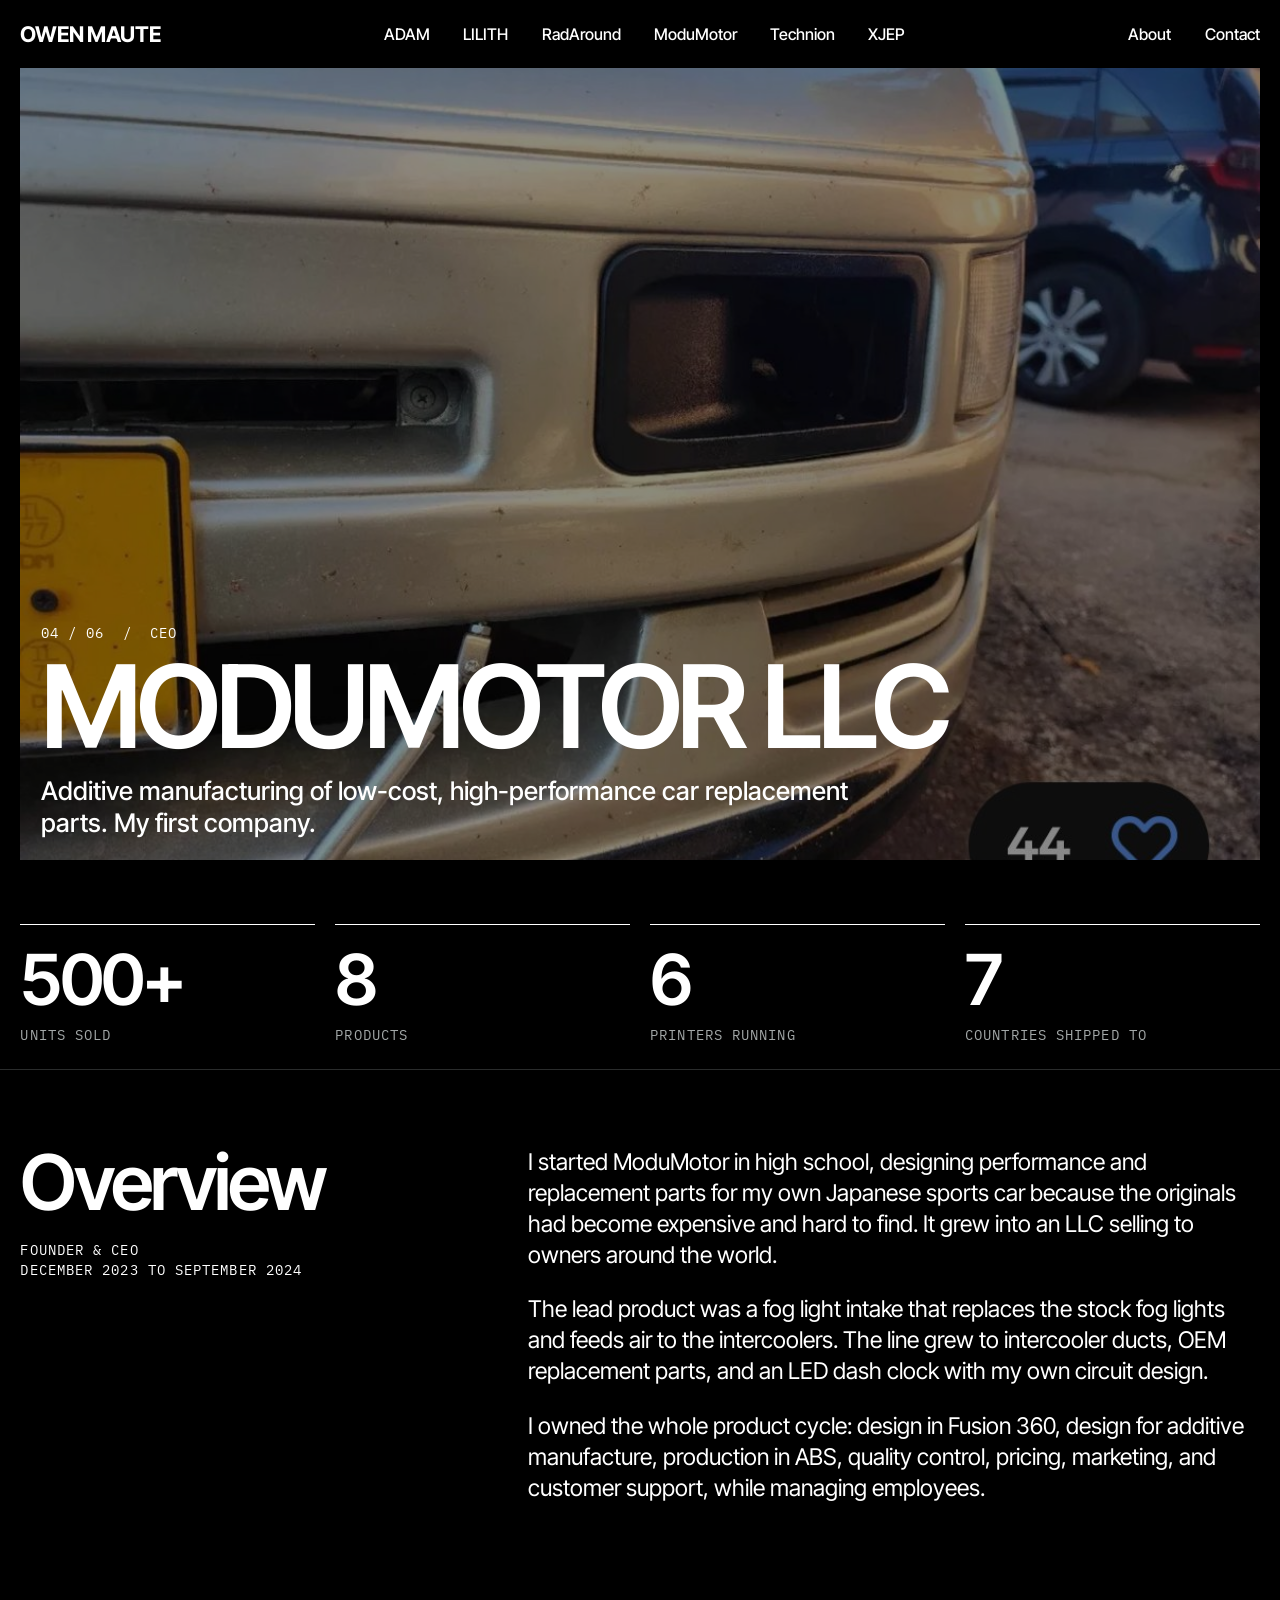
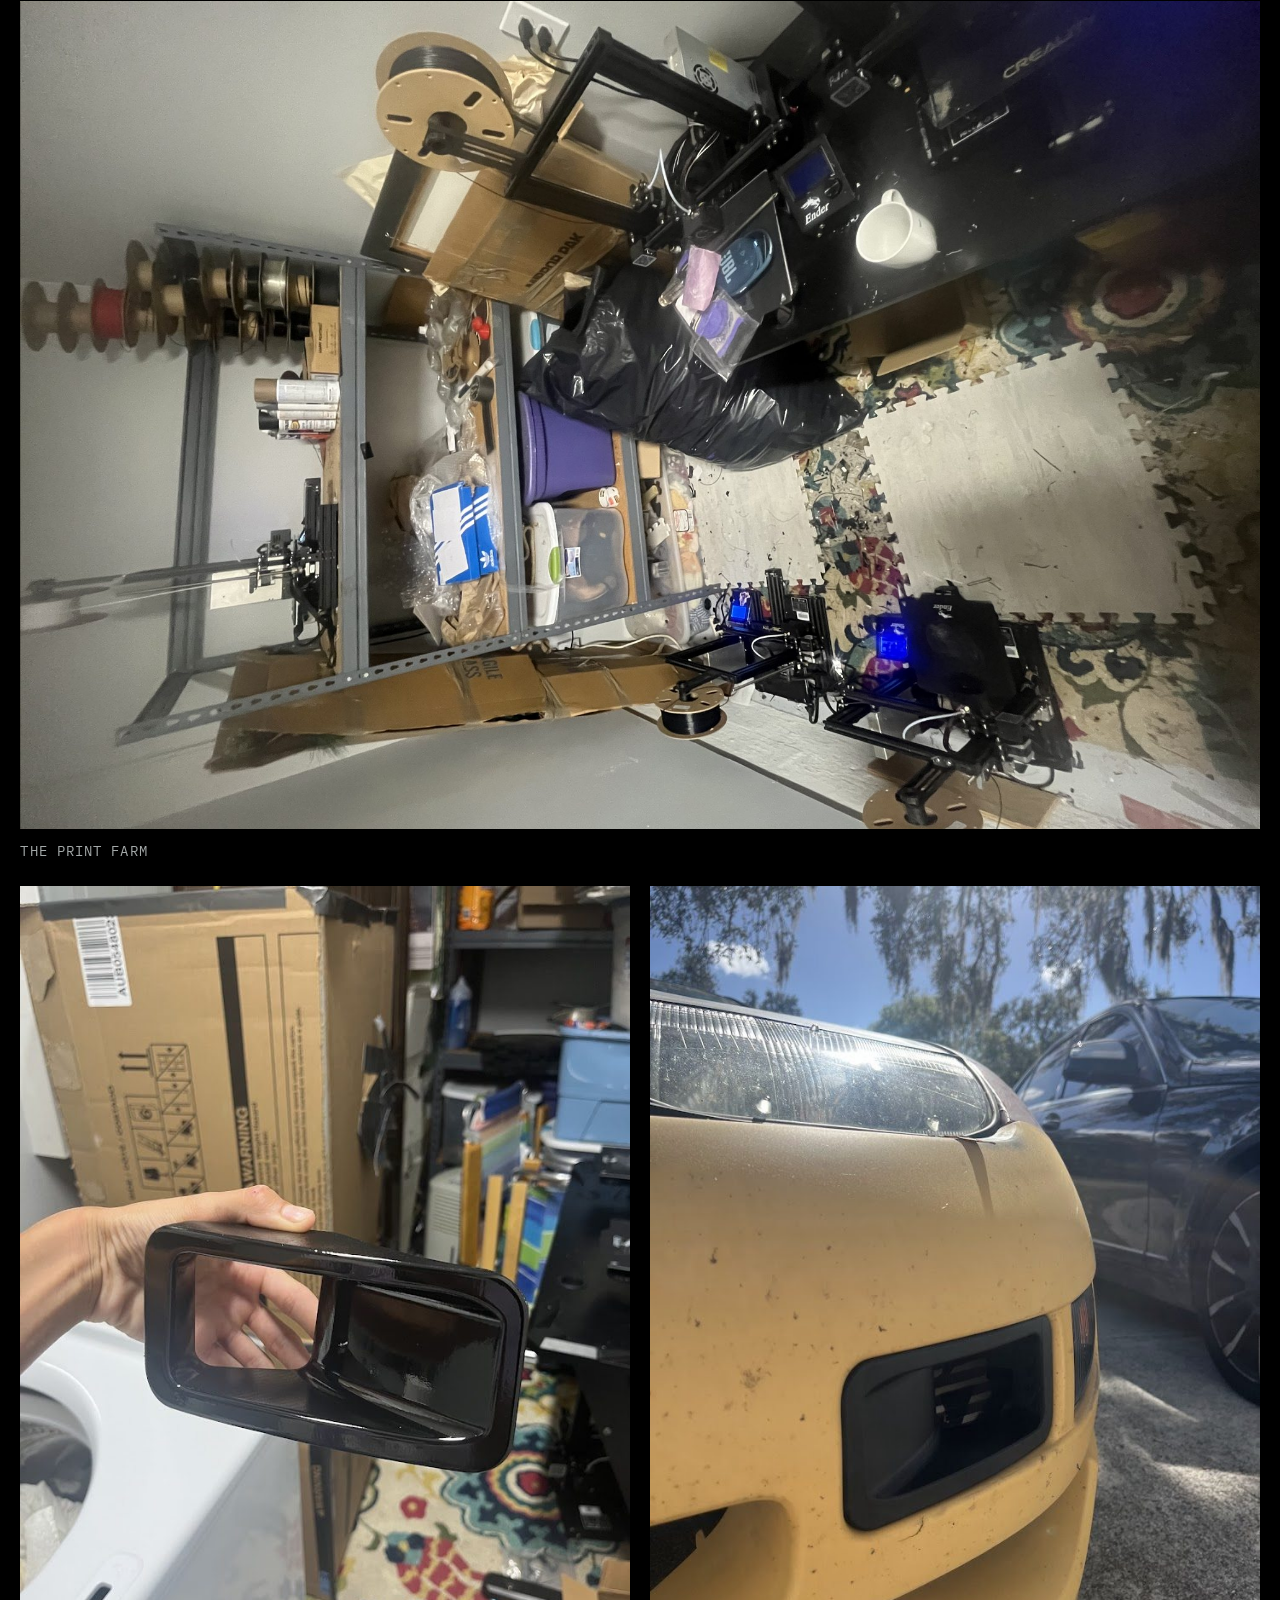
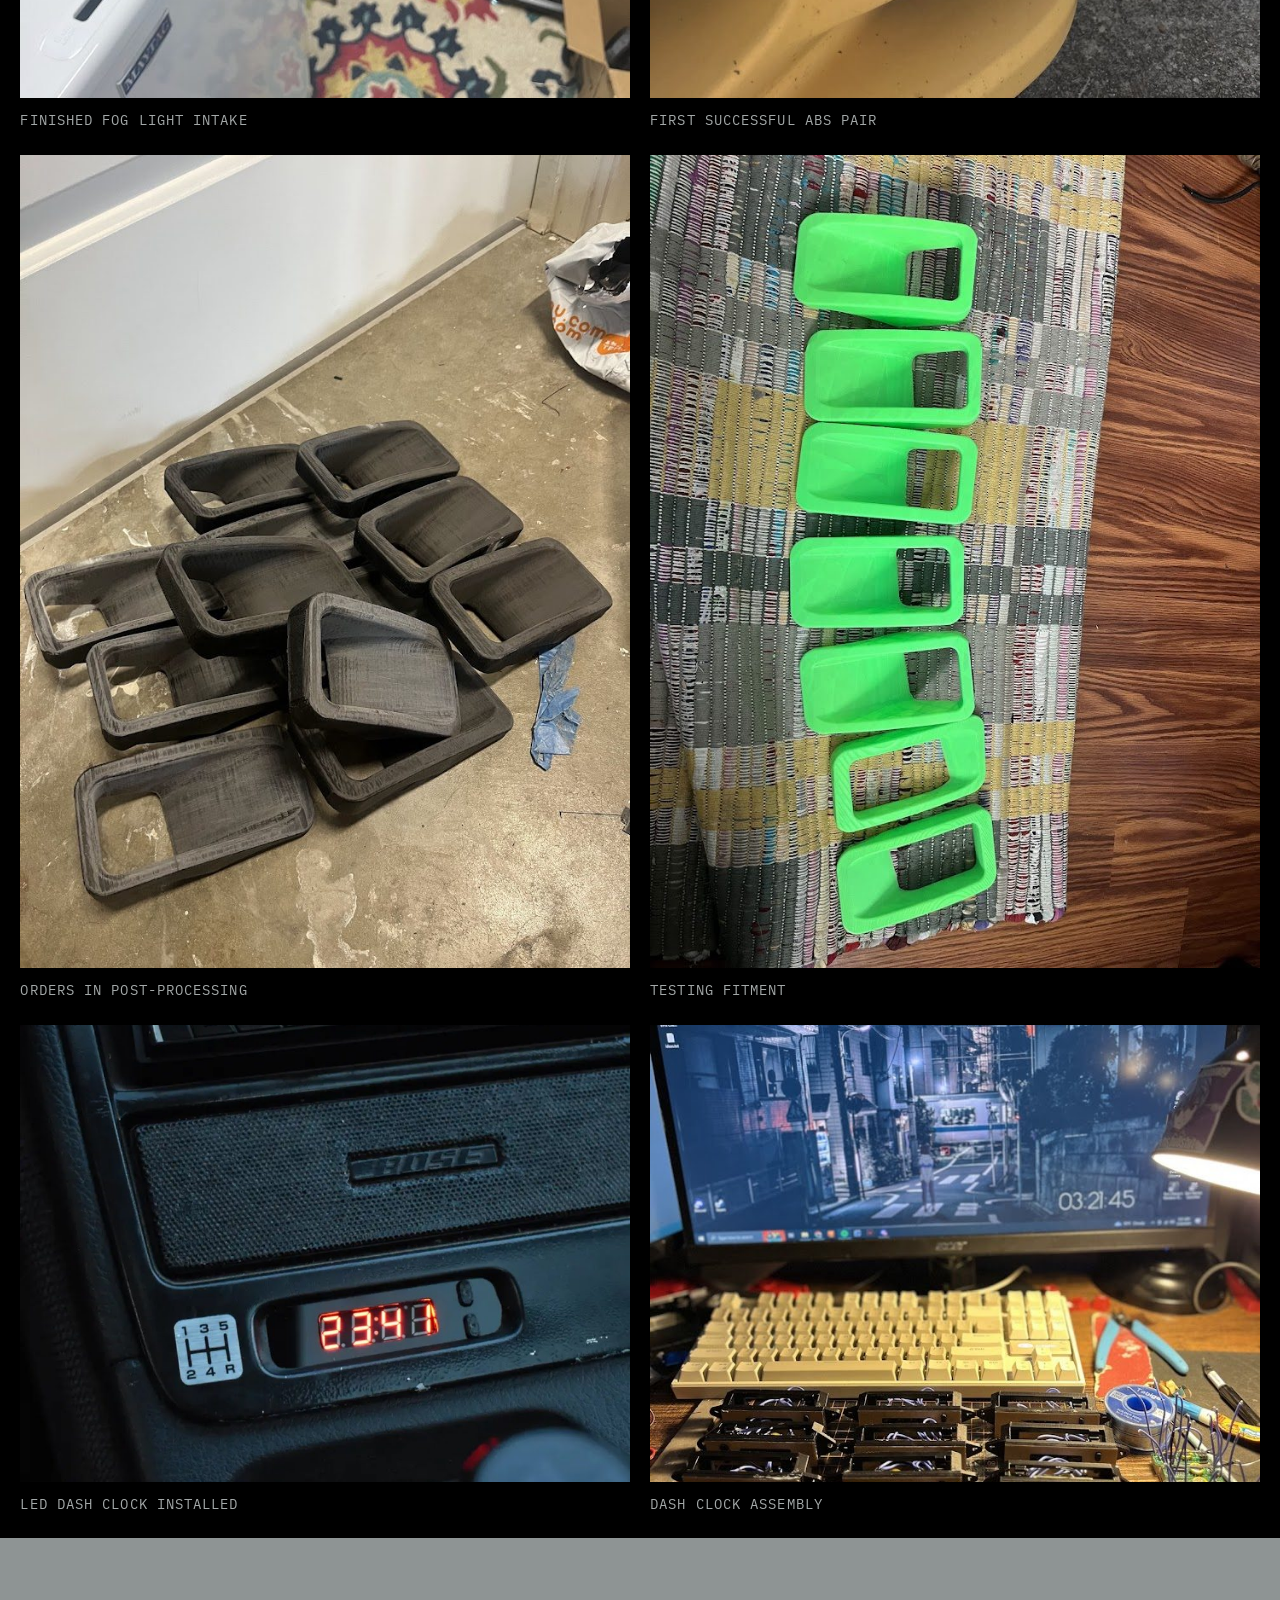
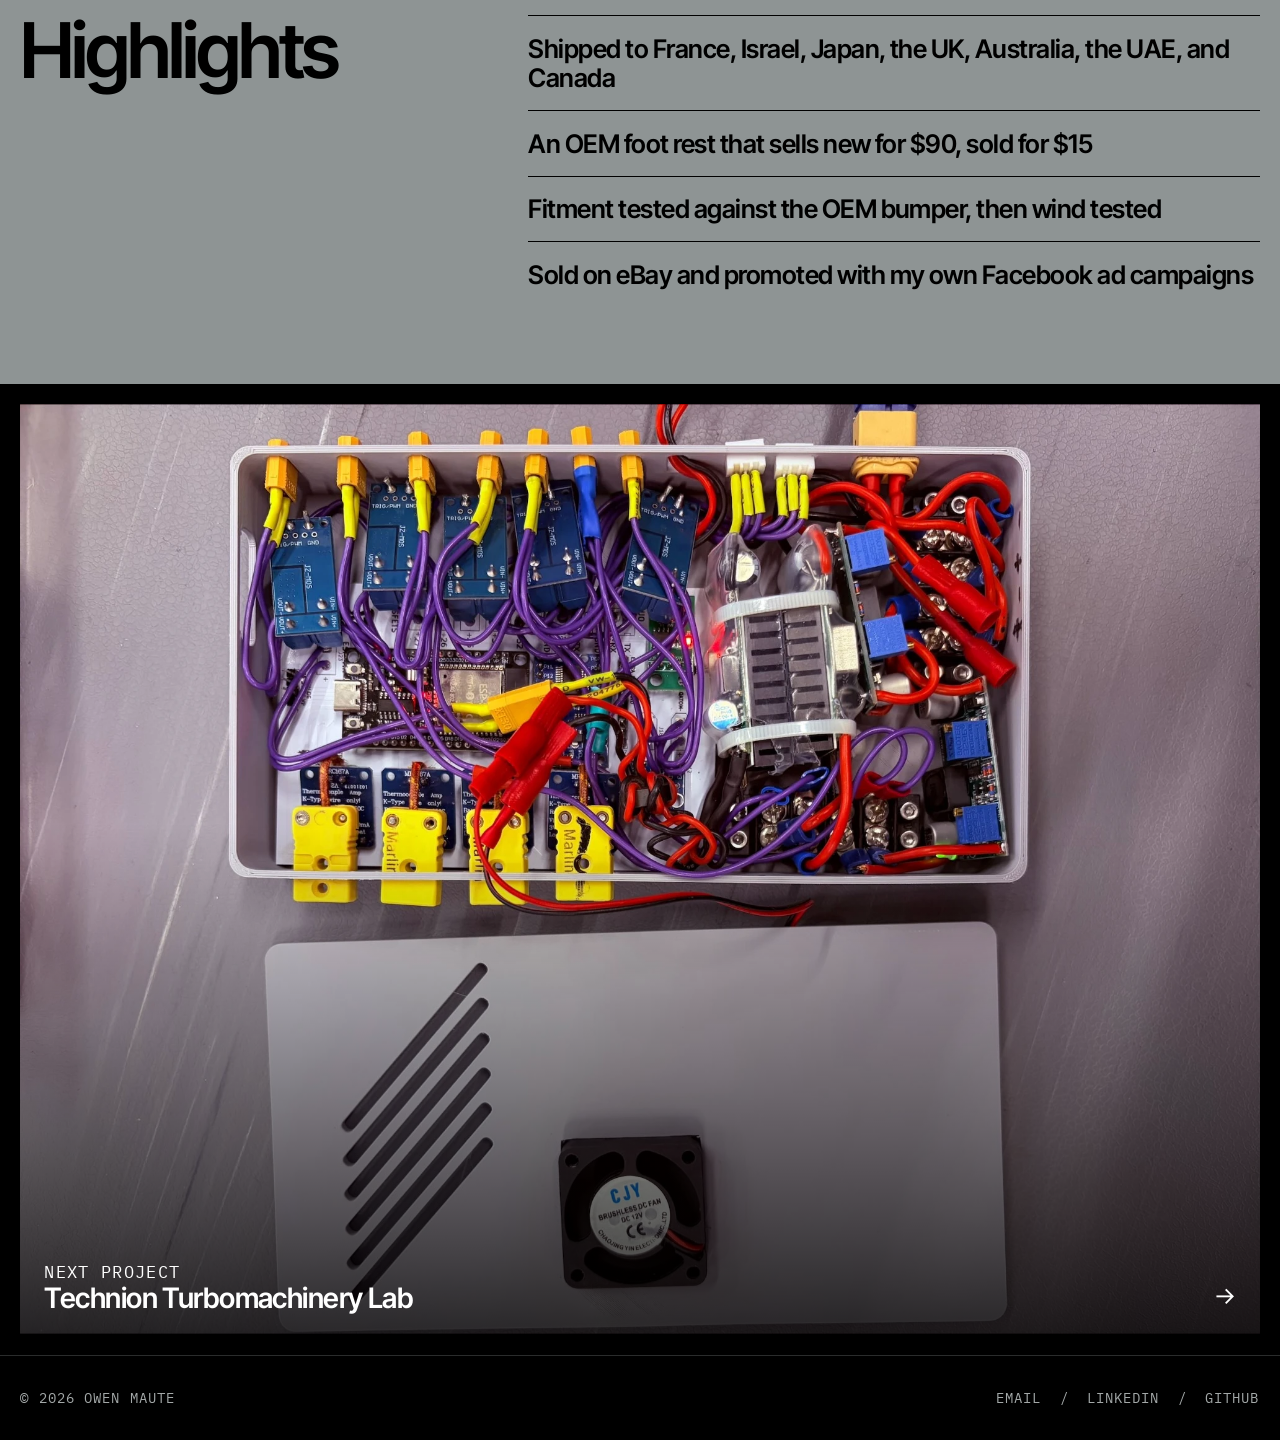
==== projects/modumotor.html @ c35eb9e4 "first pusH" ====
<!doctype html>
<html lang="en">
<head>
  <meta charset="utf-8">
  <meta name="viewport" content="width=device-width, initial-scale=1">
  <title>ModuMotor LLC | Owen Maute</title>
  <meta name="description" content="Additive manufacturing of low-cost, high-performance car replacement parts. My first company.">
  <meta property="og:title" content="ModuMotor LLC | Owen Maute">
  <meta property="og:description" content="Additive manufacturing of low-cost, high-performance car replacement parts. My first company.">
  <meta property="og:type" content="website">
  <link rel="icon" href="../assets/favicon.svg" type="image/svg+xml">
  <link rel="preconnect" href="https://fonts.googleapis.com">
  <link rel="preconnect" href="https://fonts.gstatic.com" crossorigin>
  <link href="https://fonts.googleapis.com/css2?family=IBM+Plex+Mono:wght@400;500&family=Inter+Tight:wght@400;500;600;700&display=swap" rel="stylesheet">
  <link rel="stylesheet" href="../css/styles.css">
</head>
<body>
  <a class="skip-link" href="#main">Skip to content</a>

  <header class="site-header">
    <nav class="nav" aria-label="Main">
      <a class="nav-brand" href="../index.html">Owen Maute</a>
      <button class="nav-toggle" type="button" aria-expanded="false">Menu</button>
      <ul class="nav-links"><li><a href="../projects/project-adam.html">ADAM</a></li><li><a href="../projects/project-lilith.html">LILITH</a></li><li><a href="../projects/radaround.html">RadAround</a></li><li><a href="../projects/modumotor.html">ModuMotor</a></li><li><a href="../projects/technion.html">Technion</a></li><li><a href="../projects/xjep.html">XJEP</a></li></ul>
      <ul class="nav-side">
        <li><a href="../index.html#about">About</a></li>
        <li><a href="../index.html#contact">Contact</a></li>
      </ul>
    </nav>
  </header>

  <main id="main">
    <section class="hero hero--project">
      <img class="hero-media" src="../assets/images/modumotor/customer-car.jpg" alt="">
      <p class="mono">04 / 06 &nbsp;/&nbsp; CEO</p>
      <h1>ModuMotor LLC</h1>
      <p class="hero-lead">Additive manufacturing of low-cost, high-performance car replacement parts. My first company.</p>
    </section>

    <dl class="stats">
      <div><dd>500+</dd><dt class="mono">Units sold</dt></div>
      <div><dd>8</dd><dt class="mono">Products</dt></div>
      <div><dd>6</dd><dt class="mono">Printers running</dt></div>
      <div><dd>7</dd><dt class="mono">Countries shipped to</dt></div>
    </dl>

    <section class="band">
      <div>
        <h2>Overview</h2>
        <p class="band-kicker mono">Founder &amp; CEO<br>December 2023 to September 2024</p>
      </div>
      <div class="band-body">
        <p>I started ModuMotor in high school, designing performance and replacement parts for my own Japanese sports car because the originals had become expensive and hard to find. It grew into an LLC selling to owners around the world.</p>
        <p>The lead product was a fog light intake that replaces the stock fog lights and feeds air to the intercoolers. The line grew to intercooler ducts, OEM replacement parts, and an LED dash clock with my own circuit design.</p>
        <p>I owned the whole product cycle: design in Fusion 360, design for additive manufacture, production in ABS, quality control, pricing, marketing, and customer support, while managing employees.</p>
      </div>
    </section>

    <section class="gallery" aria-label="Photos">
      <figure class="wide"><img src="../assets/images/modumotor/workspace.jpg" alt="The print farm" loading="lazy"><figcaption class="mono">The print farm</figcaption></figure>
      <figure class="tall"><img src="../assets/images/modumotor/finished.jpg" alt="Finished fog light intake" loading="lazy"><figcaption class="mono">Finished fog light intake</figcaption></figure>
      <figure class="tall"><img src="../assets/images/modumotor/final.jpg" alt="First successful ABS pair" loading="lazy"><figcaption class="mono">First successful ABS pair</figcaption></figure>
      <figure class="tall"><img src="../assets/images/modumotor/production.jpg" alt="Orders in post-processing" loading="lazy"><figcaption class="mono">Orders in post-processing</figcaption></figure>
      <figure class="tall"><img src="../assets/images/modumotor/fitment.jpg" alt="Testing fitment" loading="lazy"><figcaption class="mono">Testing fitment</figcaption></figure>
      <figure><img src="../assets/images/modumotor/clock-in-car.jpg" alt="LED dash clock installed" loading="lazy"><figcaption class="mono">LED dash clock installed</figcaption></figure>
      <figure><img src="../assets/images/modumotor/clock-assembly.jpg" alt="Dash clock assembly" loading="lazy"><figcaption class="mono">Dash clock assembly</figcaption></figure>
    </section>

    <section class="band band--grey">
      <div>
        <h2>Highlights</h2>
      </div>
      <div class="band-body">
        <ul class="rows">
          <li><div><strong>Shipped to France, Israel, Japan, the UK, Australia, the UAE, and Canada</strong></div></li>
          <li><div><strong>An OEM foot rest that sells new for $90, sold for $15</strong></div></li>
          <li><div><strong>Fitment tested against the OEM bumper, then wind tested</strong></div></li>
          <li><div><strong>Sold on eBay and promoted with my own Facebook ad campaigns</strong></div></li>
        </ul>
      </div>
    </section>

    <a class="tile tile--wide" href="technion.html">
      <img src="../assets/images/technion/ecu.webp" alt="" loading="lazy">
      <span class="tile-label"><span class="tile-sub mono">Next project</span><span class="tile-title">Technion Turbomachinery Lab</span></span>
      <span class="tile-arrow" aria-hidden="true">&rarr;</span>
    </a>
  </main>

  <footer class="site-footer mono">
    <p>&copy; <span id="year"></span> Owen Maute</p>
    <p><a href="mailto:owen.maute@gmail.com">Email</a> &nbsp;/&nbsp; <a href="https://www.linkedin.com/in/owen-m-27433832b/">LinkedIn</a> &nbsp;/&nbsp; <a href="https://github.com/Ayanam1R31">GitHub</a></p>
  </footer>

  <script src="../js/main.js"></script>
</body>
</html>
---- css/styles.css ----
/* Theme: change these variables to restyle the whole site */
:root {
  --bg: #000000;
  --text: #ffffff;
  --muted: #a3a8a8;
  --line: #2a2c2c;
  --band: #8e9494;
  --band-text: #000000;
  --gutter: clamp(0.75rem, 1.6vw, 1.5rem);
  --font: "Inter Tight", "Helvetica Neue", Helvetica, Arial, sans-serif;
  --mono: "IBM Plex Mono", ui-monospace, Consolas, monospace;
}

*,
*::before,
*::after {
  box-sizing: border-box;
}

html {
  scroll-behavior: smooth;
  scroll-padding-top: 5rem;
}

@media (prefers-reduced-motion: reduce) {
  html {
    scroll-behavior: auto;
  }

  * {
    transition: none !important;
  }
}

body {
  margin: 0;
  background: var(--bg);
  color: var(--text);
  font-family: var(--font);
  font-size: 1.125rem;
  line-height: 1.5;
  -webkit-font-smoothing: antialiased;
}

img,
video {
  display: block;
  max-width: 100%;
}

h1,
h2,
h3,
p,
ul,
ol,
dl,
dd,
figure {
  margin: 0;
  padding: 0;
}

ul,
ol {
  list-style: none;
}

a {
  color: inherit;
}

a:focus-visible,
button:focus-visible {
  outline: 2px solid var(--text);
  outline-offset: 3px;
}

.mono {
  font-family: var(--mono);
  font-size: 0.85rem;
  letter-spacing: 0.08em;
  text-transform: uppercase;
}

.skip-link {
  position: absolute;
  left: -999px;
  top: 0;
  padding: 0.5rem 1rem;
  background: var(--text);
  color: var(--bg);
  z-index: 20;
}

.skip-link:focus {
  left: 0;
}

/* Header */
.site-header {
  position: sticky;
  top: 0;
  z-index: 10;
  background: var(--bg);
}

.nav {
  display: flex;
  align-items: center;
  justify-content: space-between;
  gap: 1.5rem;
  padding: 1.1rem var(--gutter);
}

.nav a {
  text-decoration: none;
}

.nav-brand {
  font-size: 1.35rem;
  font-weight: 700;
  letter-spacing: -0.02em;
  text-transform: uppercase;
  white-space: nowrap;
}

.nav-links,
.nav-side {
  display: flex;
  gap: clamp(1rem, 2.6vw, 2.75rem);
  font-size: 1rem;
  font-weight: 500;
}

.nav-links a:hover,
.nav-side a:hover {
  color: var(--muted);
}

.nav-toggle {
  display: none;
  padding: 0.4rem 0.9rem;
  border: 1px solid var(--text);
  background: none;
  color: var(--text);
  font: inherit;
  font-size: 1rem;
  font-weight: 500;
}

@media (max-width: 62rem) {
  .nav {
    flex-wrap: wrap;
  }

  .nav-toggle {
    display: block;
  }

  .nav-links,
  .nav-side {
    display: none;
    flex-direction: column;
    gap: 0;
    width: 100%;
    font-size: 1.5rem;
  }

  .nav.is-open .nav-links,
  .nav.is-open .nav-side {
    display: flex;
  }

  .nav-links a,
  .nav-side a {
    padding: 0.7rem 0;
    border-top: 1px solid var(--line);
  }
}

/* Hero */
.hero {
  position: relative;
  display: flex;
  flex-direction: column;
  align-items: center;
  justify-content: center;
  min-height: min(88vh, 60rem);
  margin: 0 var(--gutter);
  padding: 4rem 1rem;
  overflow: hidden;
  text-align: center;
}

.hero-media {
  position: absolute;
  inset: 0;
  width: 100%;
  height: 100%;
  object-fit: cover;
  opacity: 0.55;
}

.hero > :not(.hero-media) {
  position: relative;
}

.hero h1 {
  max-width: 14em;
  font-size: clamp(2.6rem, 8vw, 7.25rem);
  font-weight: 600;
  line-height: 0.9;
  letter-spacing: -0.045em;
  text-transform: uppercase;
}

.hero-meta {
  display: flex;
  flex-wrap: wrap;
  align-items: center;
  justify-content: center;
  gap: 1rem 3rem;
  margin-top: 2.5rem;
}

.hero-tag {
  font-size: clamp(1.2rem, 2.4vw, 2rem);
  font-weight: 700;
  line-height: 1.15;
  letter-spacing: -0.01em;
  text-transform: uppercase;
}

.hero-meta .mono {
  font-size: clamp(0.85rem, 1.4vw, 1.2rem);
  text-decoration: none;
}

.hero--project {
  align-items: flex-start;
  justify-content: flex-end;
  padding: var(--gutter);
  text-align: left;
}

.hero--project h1 {
  margin-top: 0.75rem;
  font-size: clamp(2.6rem, 9vw, 8rem);
}

.hero-lead {
  max-width: 34em;
  margin-top: 1rem;
  font-size: clamp(1.15rem, 2vw, 1.6rem);
  font-weight: 500;
  line-height: 1.25;
}

/* Project tiles */
.tiles {
  display: grid;
  grid-template-columns: repeat(3, 1fr);
  gap: var(--gutter);
  padding: var(--gutter);
}

.tile {
  position: relative;
  display: block;
  aspect-ratio: 1;
  overflow: hidden;
  background: #101212;
  text-decoration: none;
}

.tile img {
  width: 100%;
  height: 100%;
  object-fit: cover;
  transition: transform 0.6s ease;
}

.tile:hover img {
  transform: scale(1.04);
}

.tile::after {
  content: "";
  position: absolute;
  inset: 45% 0 0;
  background: linear-gradient(transparent, rgba(0, 0, 0, 0.8));
}

.tile--empty {
  background: repeating-linear-gradient(135deg, #131515 0 2px, #0a0b0b 2px 22px);
}

.tile-label {
  position: absolute;
  z-index: 1;
  left: 1.5rem;
  right: 3.5rem;
  bottom: 1.25rem;
}

.tile-title {
  display: block;
  font-size: clamp(1.4rem, 2.2vw, 2rem);
  font-weight: 600;
  line-height: 1.1;
  letter-spacing: -0.02em;
}

.tile-role {
  margin-left: 0.4rem;
  font-size: 0.8rem;
  font-weight: 500;
  letter-spacing: 0.08em;
  vertical-align: middle;
}

.tile-sub {
  display: block;
  margin-top: 0.3rem;
  font-size: clamp(0.95rem, 1.3vw, 1.2rem);
  line-height: 1.25;
}

.tile-arrow {
  position: absolute;
  z-index: 1;
  right: 1.5rem;
  bottom: 1.25rem;
  font-size: 1.5rem;
}

.tile--wide {
  aspect-ratio: auto;
  min-height: 22rem;
  margin: var(--gutter);
}

@media (max-width: 62rem) {
  .tiles {
    grid-template-columns: repeat(2, 1fr);
  }
}

@media (max-width: 40rem) {
  .tiles {
    grid-template-columns: 1fr;
  }
}

/* Bands (about, experience, contact) */
.band {
  display: grid;
  grid-template-columns: minmax(0, 2fr) minmax(0, 3fr);
  gap: 2rem var(--gutter);
  padding: clamp(2.5rem, 6vw, 5rem) var(--gutter);
  border-top: 1px solid var(--line);
}

.band--grey {
  border-top: 0;
  background: var(--band);
  color: var(--band-text);
}

.band h2 {
  font-size: clamp(2.5rem, 6vw, 5rem);
  font-weight: 600;
  line-height: 0.95;
  letter-spacing: -0.04em;
}

.band-kicker {
  margin-top: 1.25rem;
}

.band-body > p {
  max-width: 38em;
  font-size: clamp(1.15rem, 1.8vw, 1.5rem);
  line-height: 1.35;
}

.band-body > p + p {
  margin-top: 1em;
}

@media (max-width: 50rem) {
  .band {
    grid-template-columns: 1fr;
  }
}

/* Rows (experience, facts) */
.rows > li {
  display: grid;
  grid-template-columns: minmax(0, 3fr) minmax(0, 2fr);
  gap: 0.25rem 1.5rem;
  padding: 1.1rem 0;
  border-top: 1px solid currentColor;
}

.rows > li > :only-child {
  grid-column: 1 / -1;
}

.rows strong {
  display: block;
  font-size: clamp(1.2rem, 2vw, 1.6rem);
  font-weight: 600;
  line-height: 1.15;
  letter-spacing: -0.02em;
}

.rows .mono {
  text-align: right;
}

@media (max-width: 40rem) {
  .rows > li {
    grid-template-columns: 1fr;
  }

  .rows .mono {
    text-align: left;
  }
}

/* Big buttons */
.buttons {
  display: grid;
  grid-template-columns: repeat(auto-fit, minmax(min(100%, 16rem), 1fr));
  gap: var(--gutter);
  margin-top: 2rem;
}

.button {
  display: flex;
  align-items: center;
  justify-content: space-between;
  gap: 1rem;
  min-height: 5rem;
  padding: 1rem 1.5rem;
  border: 1px solid currentColor;
  font-size: clamp(1.15rem, 1.8vw, 1.5rem);
  font-weight: 600;
  letter-spacing: -0.01em;
  text-decoration: none;
  text-transform: uppercase;
  transition: background 0.2s, color 0.2s;
}

.button:hover {
  background: var(--text);
  color: var(--bg);
}

.band--grey .button:hover {
  background: var(--band-text);
  color: var(--band);
}

/* Project pages */
.stats {
  display: grid;
  grid-template-columns: repeat(auto-fit, minmax(min(100%, 13rem), 1fr));
  gap: 0 var(--gutter);
  padding: clamp(2rem, 5vw, 4rem) var(--gutter) 0;
}

.stats > div {
  padding: 1.25rem 0 1.5rem;
  border-top: 1px solid var(--text);
}

.stats dd {
  font-size: clamp(2.5rem, 5.5vw, 4.5rem);
  font-weight: 600;
  line-height: 1;
  letter-spacing: -0.04em;
}

.stats dt {
  margin-top: 0.6rem;
  color: var(--muted);
}

.points > li {
  padding: 1rem 0;
  border-top: 1px solid var(--line);
  font-size: clamp(1.1rem, 1.6vw, 1.35rem);
  line-height: 1.35;
}

.gallery {
  display: grid;
  grid-template-columns: repeat(2, 1fr);
  gap: var(--gutter);
  padding: var(--gutter);
}

.gallery figure {
  background: #0c0d0d;
}

.gallery .wide {
  grid-column: 1 / -1;
}

.gallery img,
.gallery video {
  width: 100%;
  aspect-ratio: 4 / 3;
  object-fit: cover;
}

.gallery .tall img,
.gallery .tall video {
  aspect-ratio: 3 / 4;
}

.gallery .wide img,
.gallery .wide video {
  aspect-ratio: auto;
  max-height: 92vh;
}

.gallery .fit img {
  aspect-ratio: 1;
  object-fit: contain;
  background: #000000;
}

.gallery .contain img {
  object-fit: contain;
  background: #ffffff;
}

.gallery figcaption {
  padding: 0.75rem 0 0.25rem;
  background: var(--bg);
  color: var(--muted);
}

@media (max-width: 40rem) {
  .gallery {
    grid-template-columns: 1fr;
  }
}

/* Footer */
.site-footer {
  display: flex;
  flex-wrap: wrap;
  justify-content: space-between;
  gap: 0.5rem 2rem;
  padding: 2rem var(--gutter);
  border-top: 1px solid var(--line);
  color: var(--muted);
}

.site-footer a {
  text-decoration: none;
}

.site-footer a:hover {
  color: var(--text);
}
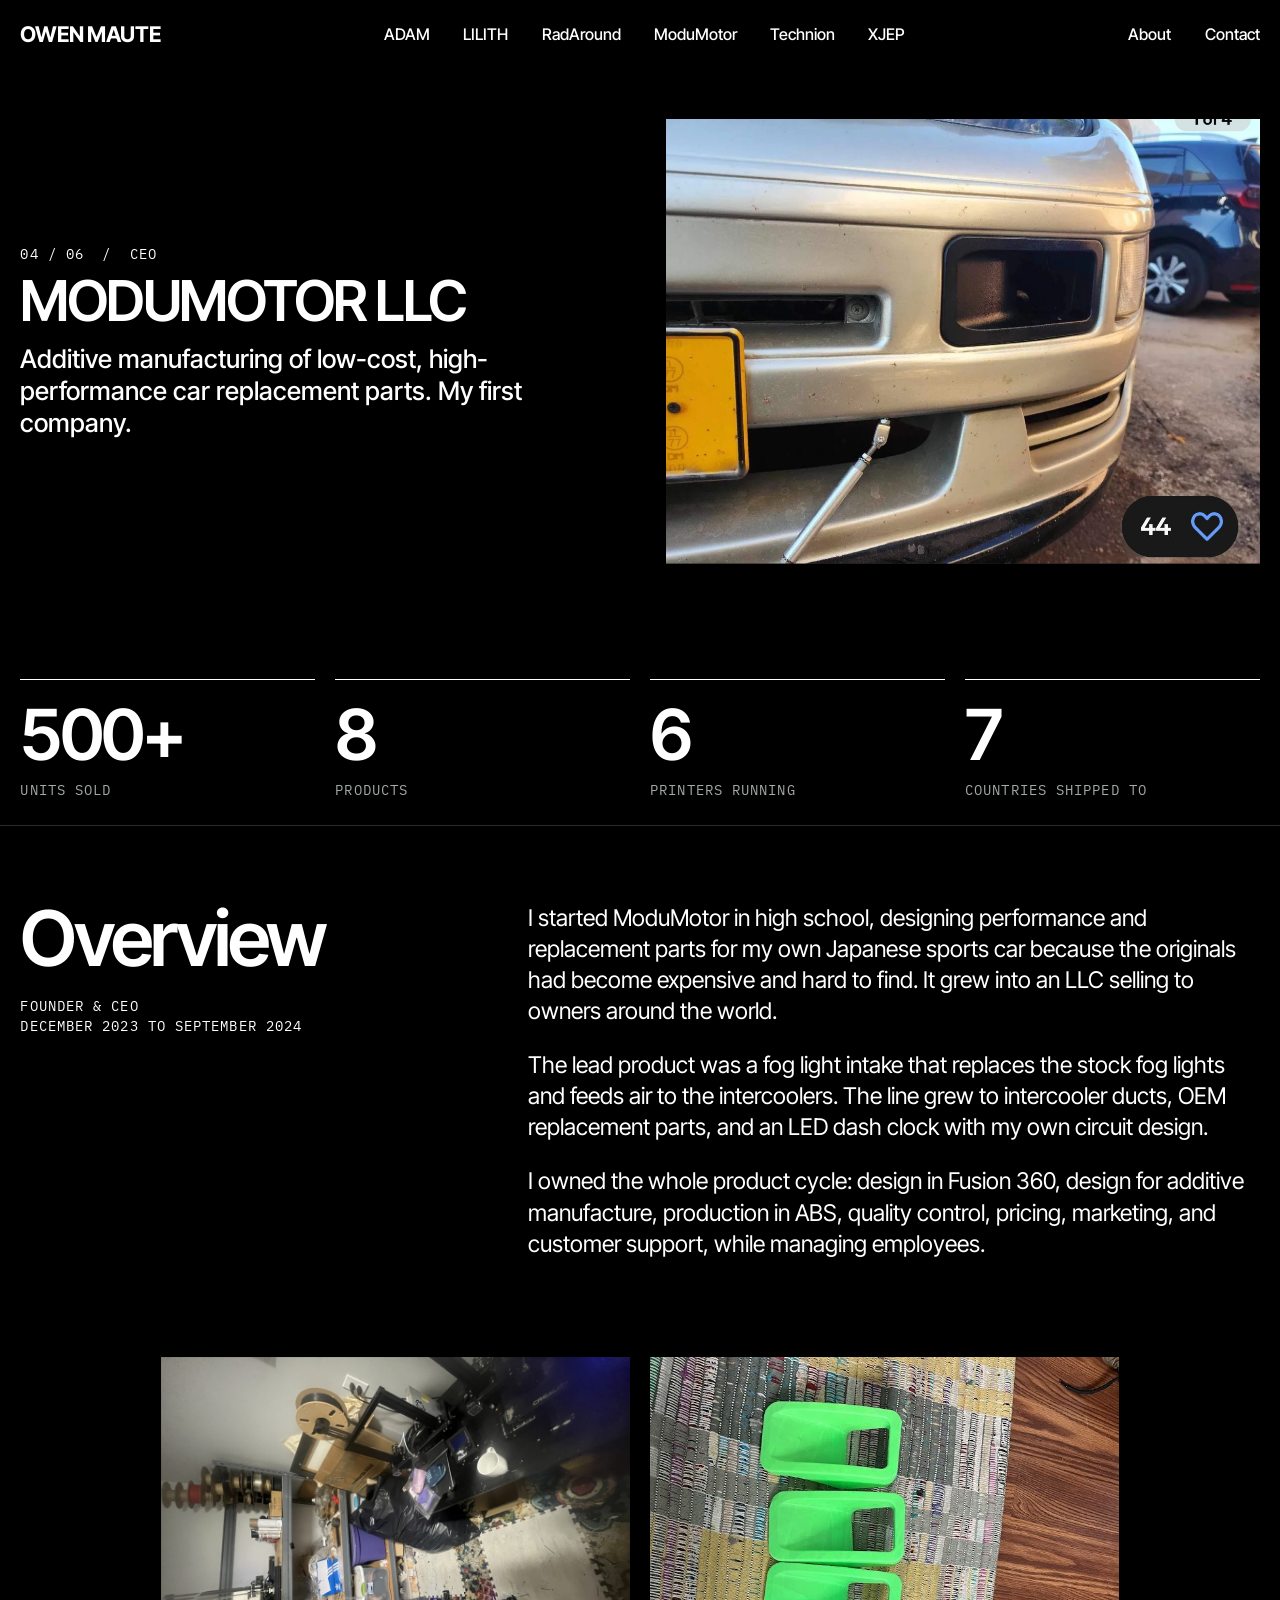
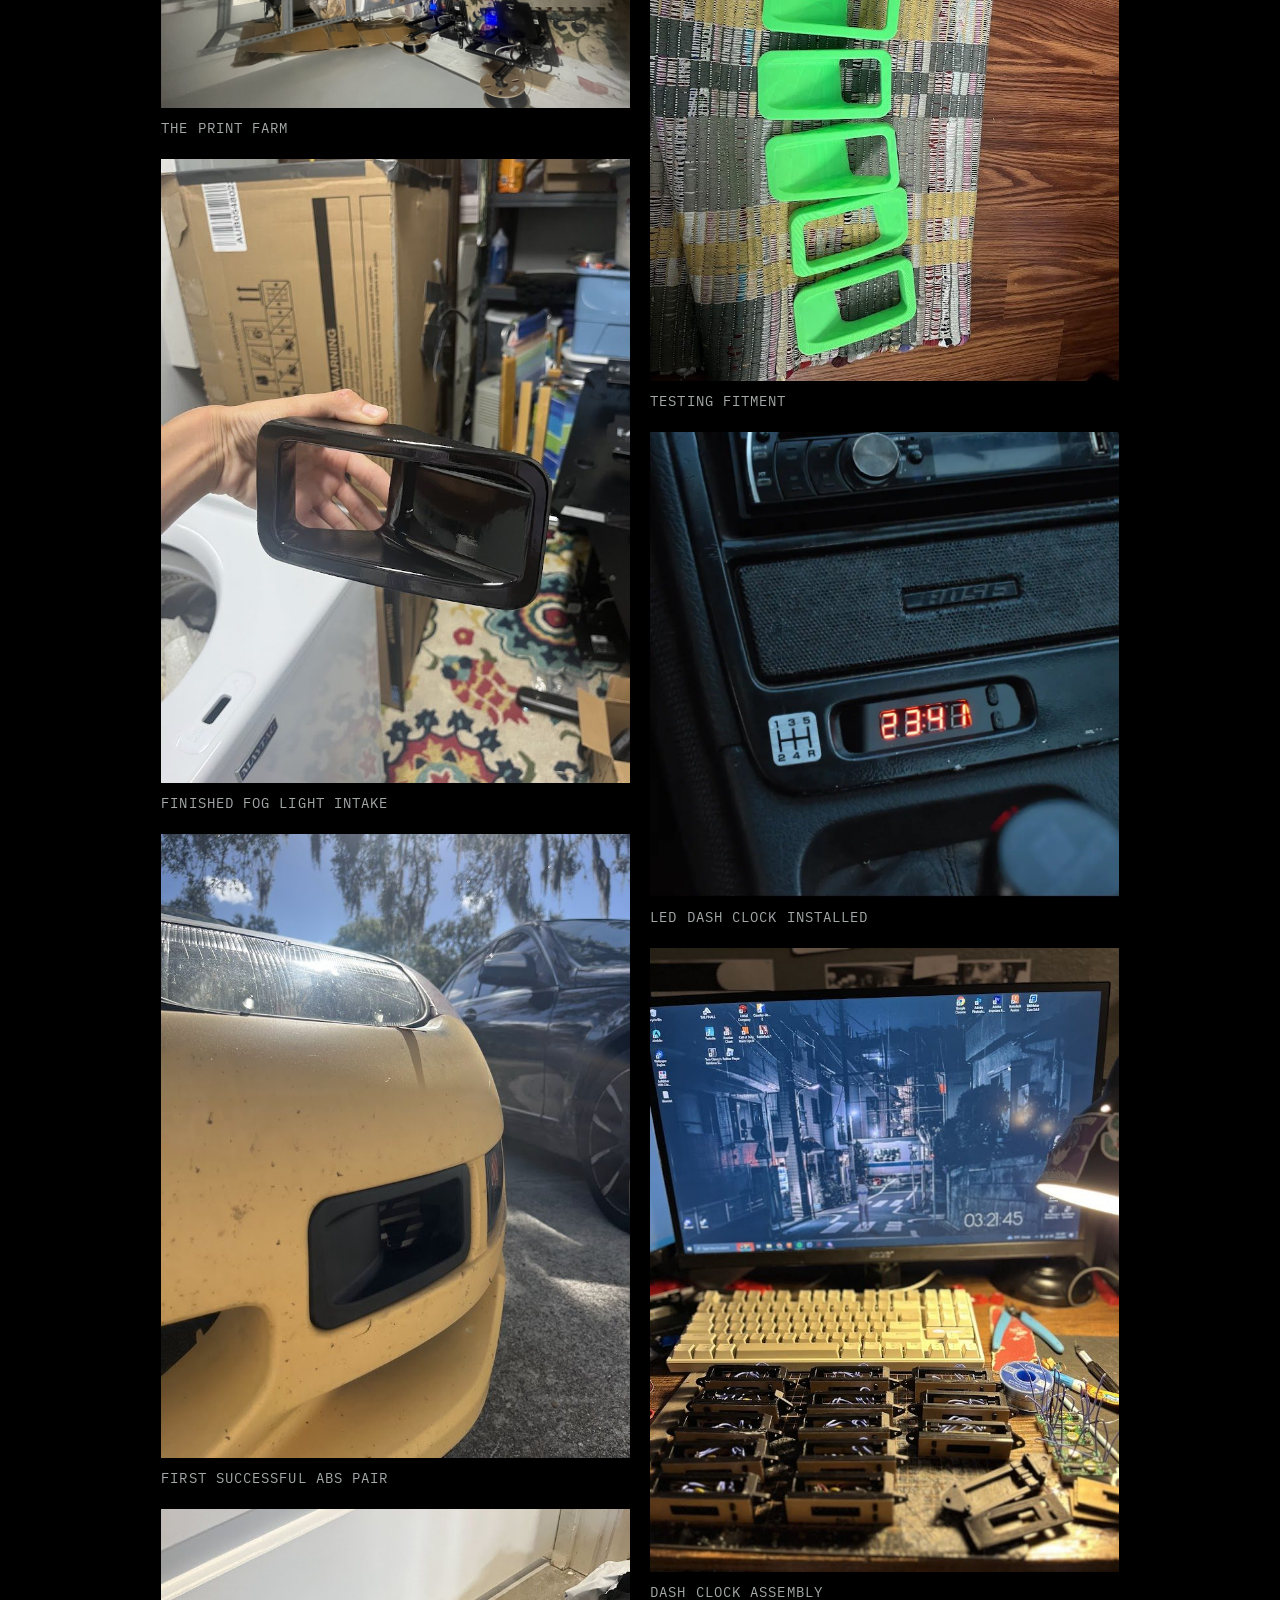
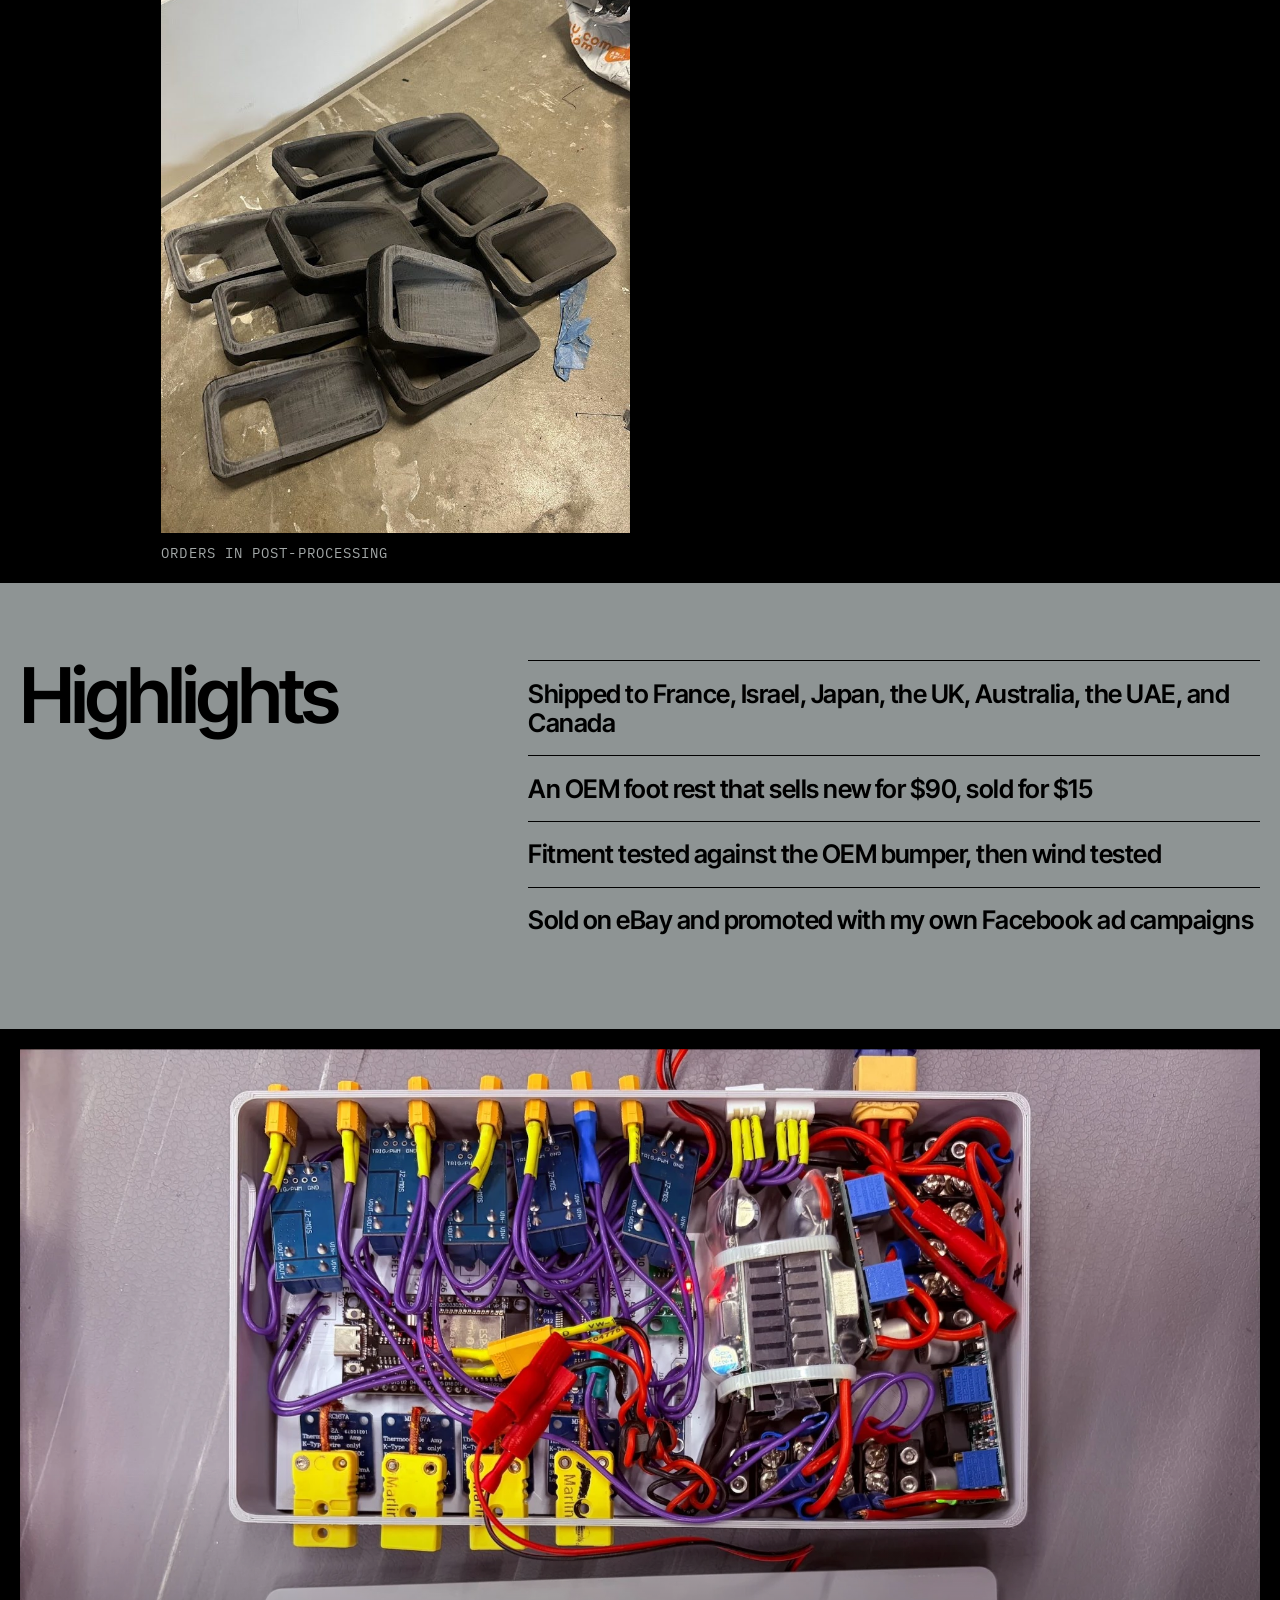
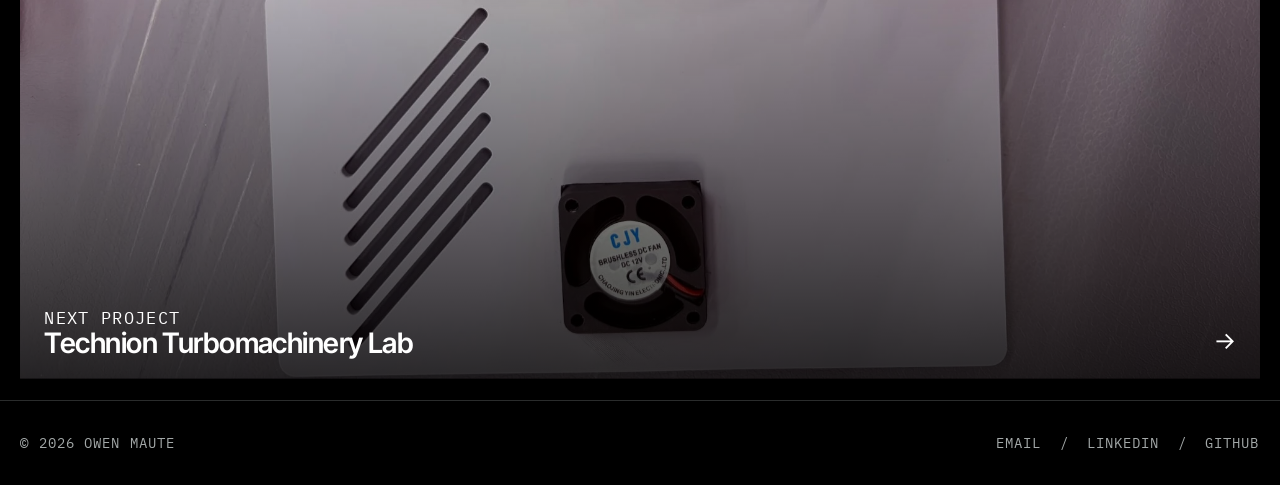
==== commit 1cbba8ae: "Use ADAM logo as favicon, render arrows as text on mobile Co-Authored-By: Claude Opus 5.5 <noreply@a" ====
--- a/projects/modumotor.html
+++ b/projects/modumotor.html
@@ -8,7 +8,7 @@
   <meta property="og:title" content="ModuMotor LLC | Owen Maute">
   <meta property="og:description" content="Additive manufacturing of low-cost, high-performance car replacement parts. My first company.">
   <meta property="og:type" content="website">
-  <link rel="icon" href="../assets/favicon.svg" type="image/svg+xml">
+  <link rel="icon" href="../assets/favicon.png" type="image/png">
   <link rel="preconnect" href="https://fonts.googleapis.com">
   <link rel="preconnect" href="https://fonts.gstatic.com" crossorigin>
   <link href="https://fonts.googleapis.com/css2?family=IBM+Plex+Mono:wght@400;500&family=Inter+Tight:wght@400;500;600;700&display=swap" rel="stylesheet">
--- a/css/styles.css
+++ b/css/styles.css
@@ -237,16 +237,57 @@
   text-decoration: none;
 }
 
+/* Project page header: text on the left, cover photo on the right */
 .hero--project {
-  align-items: flex-start;
-  justify-content: flex-end;
-  padding: var(--gutter);
+  display: grid;
+  grid-template-columns: minmax(0, 1fr) minmax(0, 1fr);
+  grid-template-rows: 1fr auto auto auto 1fr;
+  column-gap: clamp(1.5rem, 4vw, 4rem);
+  justify-items: start;
+  min-height: 0;
+  padding: clamp(1.5rem, 4vw, 3.5rem) 0;
+  overflow: visible;
   text-align: left;
 }
 
+.hero--project > * {
+  grid-column: 1;
+}
+
+.hero--project > .mono {
+  grid-row: 2;
+}
+
 .hero--project h1 {
+  grid-row: 3;
   margin-top: 0.75rem;
-  font-size: clamp(2.6rem, 9vw, 8rem);
+  font-size: clamp(2.2rem, 4.4vw, 4.75rem);
+}
+
+.hero--project .hero-lead {
+  grid-row: 4;
+}
+
+.hero--project .hero-media {
+  position: static;
+  grid-column: 2;
+  grid-row: 1 / -1;
+  align-self: center;
+  height: auto;
+  aspect-ratio: 4 / 3;
+  opacity: 1;
+}
+
+@media (max-width: 50rem) {
+  .hero--project {
+    display: flex;
+    align-items: stretch;
+    gap: 0;
+  }
+
+  .hero--project .hero-media {
+    margin-bottom: 1.5rem;
+  }
 }
 
 .hero-lead {
@@ -333,6 +374,11 @@
   right: 1.5rem;
   bottom: 1.25rem;
   font-size: 1.5rem;
+}
+
+.tile-arrow,
+.button span {
+  font-variant-emoji: text;
 }
 
 .tile--wide {
@@ -497,58 +543,42 @@
 }
 
 .gallery {
-  display: grid;
-  grid-template-columns: repeat(2, 1fr);
-  gap: var(--gutter);
+  columns: 2;
+  column-gap: var(--gutter);
+  max-width: 78%;
+  margin: 0 auto;
   padding: var(--gutter);
 }
 
 .gallery figure {
-  background: #0c0d0d;
-}
-
-.gallery .wide {
-  grid-column: 1 / -1;
+  break-inside: avoid;
+  margin-bottom: var(--gutter);
 }
 
 .gallery img,
 .gallery video {
   width: 100%;
-  aspect-ratio: 4 / 3;
-  object-fit: cover;
-}
-
-.gallery .tall img,
-.gallery .tall video {
-  aspect-ratio: 3 / 4;
-}
-
-.gallery .wide img,
-.gallery .wide video {
-  aspect-ratio: auto;
-  max-height: 92vh;
-}
-
-.gallery .fit img {
-  aspect-ratio: 1;
-  object-fit: contain;
-  background: #000000;
+  height: auto;
 }
 
 .gallery .contain img {
-  object-fit: contain;
   background: #ffffff;
 }
 
 .gallery figcaption {
-  padding: 0.75rem 0 0.25rem;
-  background: var(--bg);
+  padding-top: 0.6rem;
   color: var(--muted);
+}
+
+@media (max-width: 62rem) {
+  .gallery {
+    max-width: none;
+  }
 }
 
 @media (max-width: 40rem) {
   .gallery {
-    grid-template-columns: 1fr;
+    columns: 1;
   }
 }
 
